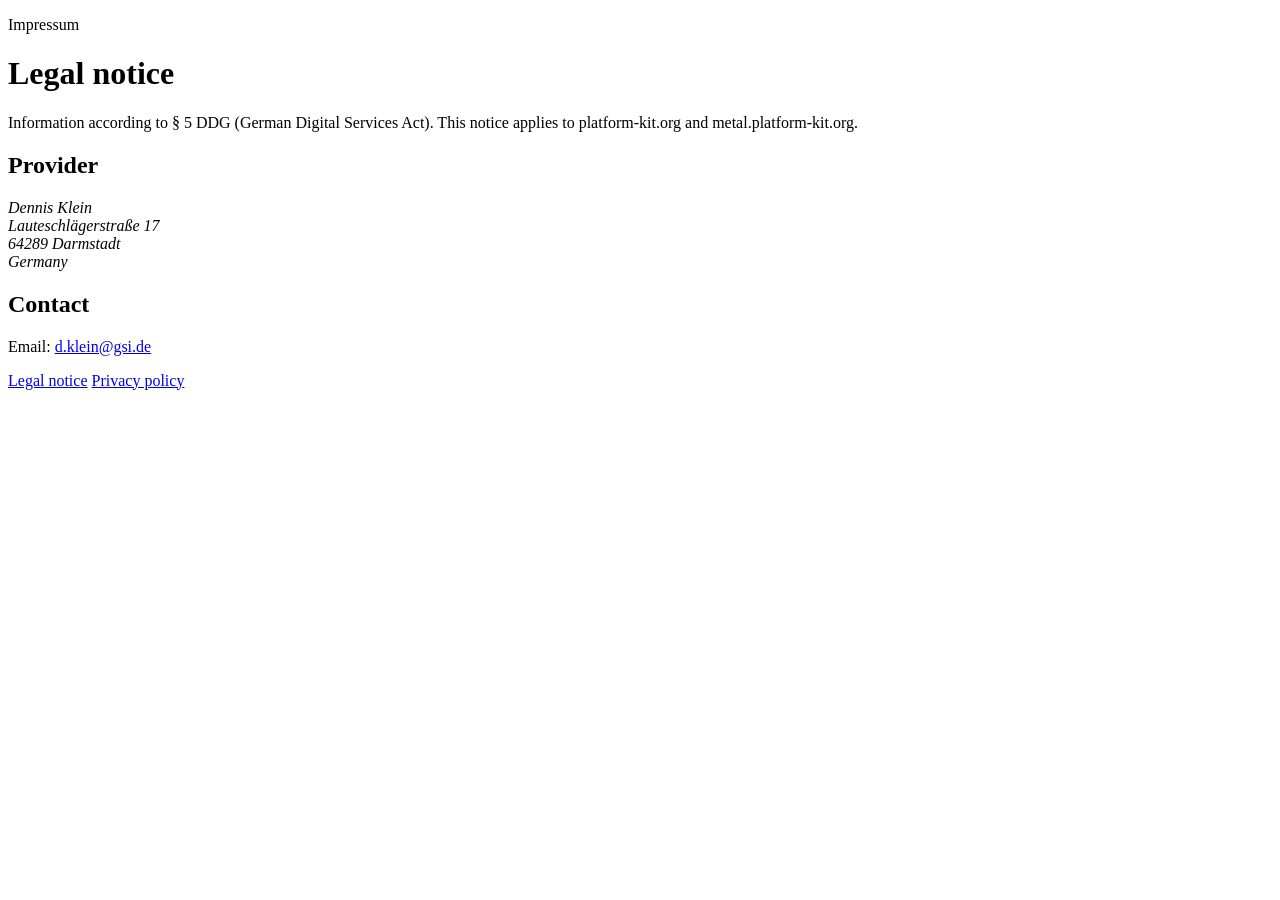
==== public/legal-notice/index.html @ 35e26fb1 "feat: add the start page, the legal notice and the privacy policy - The start page links to pk-metal" ====
<!doctype html>
<html lang="en">
<head>
  <meta charset="utf-8">
  <meta name="viewport" content="width=device-width, initial-scale=1">
  <title>Legal notice · platform-kit</title>
  <meta name="description" content="Legal notice (Impressum) for platform-kit.org and metal.platform-kit.org.">
  <link rel="icon" href="/favicon.svg" type="image/svg+xml">
  <link rel="stylesheet" href="/site.css">
</head>
<body>
  <main class="pk-main">
    <p class="pk-kicker">Impressum</p>
    <h1>Legal notice</h1>
    <div class="pk-prose">
      <p>Information according to § 5 DDG (German Digital Services Act). This notice applies to platform-kit.org and metal.platform-kit.org.</p>
      <h2>Provider</h2>
      <address>
        Dennis Klein<br>
        Lauteschlägerstraße 17<br>
        64289 Darmstadt<br>
        Germany
      </address>
      <h2>Contact</h2>
      <p>Email: <a href="mailto:d.klein@gsi.de">d.klein@gsi.de</a></p>
    </div>
  </main>
  <footer class="pk-footer">
    <nav class="pk-legal" aria-label="Legal">
      <a href="/legal-notice/" aria-current="page">Legal notice</a>
      <a href="/privacy/">Privacy policy</a>
    </nav>
  </footer>
</body>
</html>
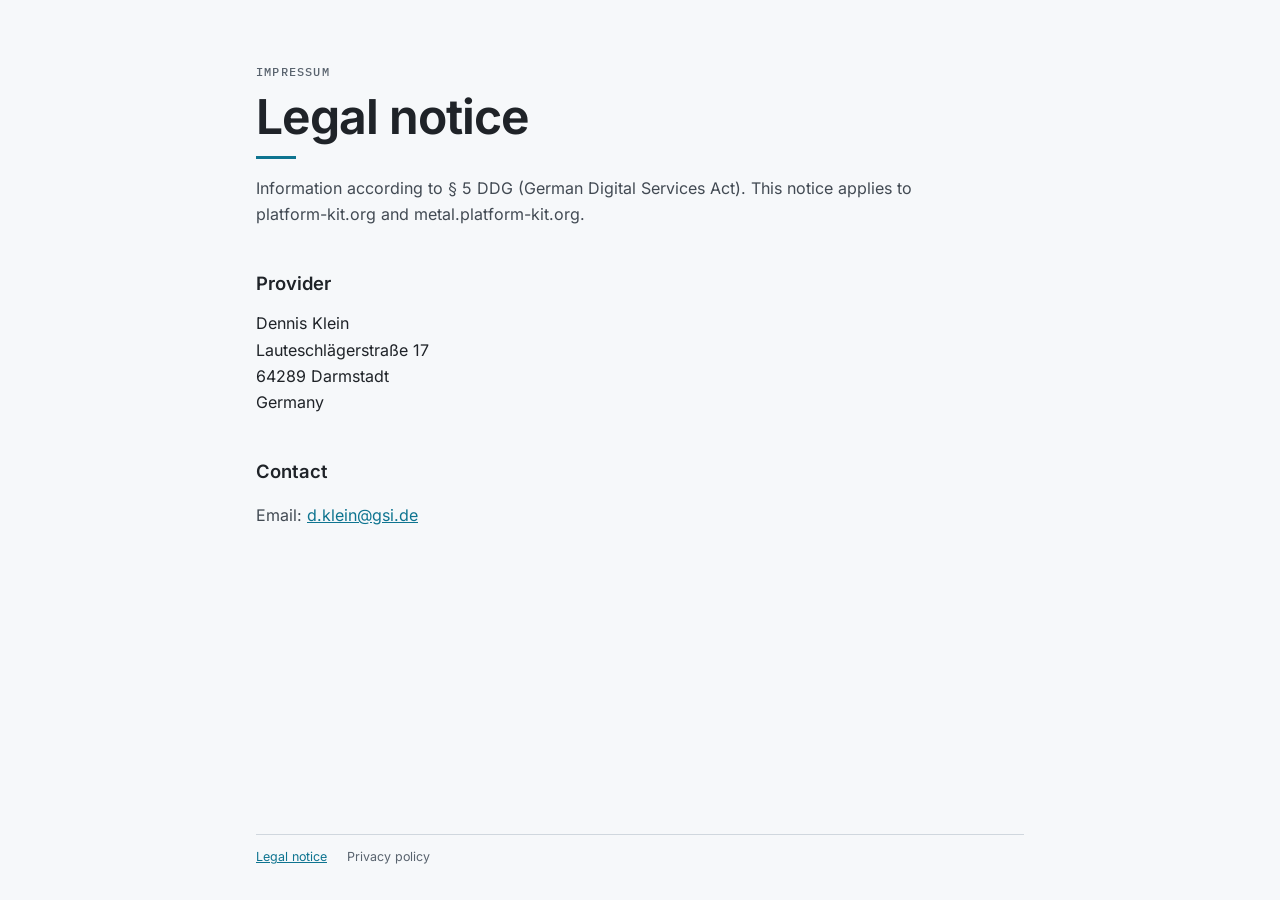
==== commit 3f7bc199: "fix: load the styles, fonts and links with relative paths - The pages work on platform-kit.org and o" ====
--- a/public/legal-notice/index.html
+++ b/public/legal-notice/index.html
@@ -5,8 +5,8 @@
   <meta name="viewport" content="width=device-width, initial-scale=1">
   <title>Legal notice · platform-kit</title>
   <meta name="description" content="Legal notice (Impressum) for platform-kit.org and metal.platform-kit.org.">
-  <link rel="icon" href="/favicon.svg" type="image/svg+xml">
-  <link rel="stylesheet" href="/site.css">
+  <link rel="icon" href="../favicon.svg" type="image/svg+xml">
+  <link rel="stylesheet" href="../site.css">
 </head>
 <body>
   <main class="pk-main">
@@ -27,8 +27,8 @@
   </main>
   <footer class="pk-footer">
     <nav class="pk-legal" aria-label="Legal">
-      <a href="/legal-notice/" aria-current="page">Legal notice</a>
-      <a href="/privacy/">Privacy policy</a>
+      <a href="../legal-notice/" aria-current="page">Legal notice</a>
+      <a href="../privacy/">Privacy policy</a>
     </nav>
   </footer>
 </body>
--- a/public/site.css
+++ b/public/site.css
@@ -0,0 +1,207 @@
+/*
+ * platform-kit.org: the "Control room" theme of metal.platform-kit.org, for plain HTML.
+ * Dark first; light when the system asks for it. All fonts come from this site.
+ */
+
+@font-face {
+  font-family: 'Inter Variable';
+  font-style: normal;
+  font-display: swap;
+  font-weight: 100 900;
+  src: url('fonts/inter-latin-wght-normal.woff2') format('woff2-variations');
+}
+@font-face {
+  font-family: 'IBM Plex Mono';
+  font-style: normal;
+  font-display: swap;
+  font-weight: 400;
+  src: url('fonts/ibm-plex-mono-latin-400-normal.woff2') format('woff2');
+}
+@font-face {
+  font-family: 'IBM Plex Mono';
+  font-style: normal;
+  font-display: swap;
+  font-weight: 500;
+  src: url('fonts/ibm-plex-mono-latin-500-normal.woff2') format('woff2');
+}
+@font-face {
+  font-family: 'IBM Plex Mono';
+  font-style: normal;
+  font-display: swap;
+  font-weight: 600;
+  src: url('fonts/ibm-plex-mono-latin-600-normal.woff2') format('woff2');
+}
+
+:root {
+  --pk-font-body: 'Inter Variable', 'Inter', system-ui, sans-serif;
+  --pk-font-mono: 'IBM Plex Mono', ui-monospace, SFMono-Regular, Menlo, monospace;
+  --pk-paper: #0b0f14;
+  --pk-paper-2: #111821;
+  --pk-rule: #1f2a36;
+  --pk-rule-strong: #2d3b4a;
+  --pk-ink: #e6edf3;
+  --pk-ink-2: #b4c0cc;
+  --pk-ink-3: #8b98a5;
+  --pk-link: #22d3ee;
+  --pk-on-accent: #04141a;
+  --pk-radius: 3px;
+  --pk-radius-lg: 6px;
+  color-scheme: dark;
+}
+
+@media (prefers-color-scheme: light) {
+  :root {
+    --pk-paper: #f6f8fa;
+    --pk-paper-2: #ffffff;
+    --pk-rule: #d0d7de;
+    --pk-rule-strong: #afb8c1;
+    --pk-ink: #1f2328;
+    --pk-ink-2: #424a53;
+    --pk-ink-3: #59636e;
+    --pk-link: #0e7490;
+    --pk-on-accent: #ffffff;
+    color-scheme: light;
+  }
+}
+
+*,
+*::before,
+*::after {
+  box-sizing: border-box;
+}
+
+html {
+  -webkit-text-size-adjust: 100%;
+}
+
+body {
+  display: flex;
+  flex-direction: column;
+  min-height: 100vh;
+  margin: 0;
+  background: var(--pk-paper);
+  color: var(--pk-ink);
+  font: 1rem/1.65 var(--pk-font-body);
+}
+
+a {
+  color: var(--pk-link);
+}
+
+.pk-main {
+  flex: 1;
+  width: 100%;
+  max-width: 50rem;
+  margin: 0 auto;
+  padding: 4rem 1rem 3rem;
+}
+
+.pk-kicker {
+  margin: 0;
+  font: 500 0.75rem/1.4 var(--pk-font-mono);
+  letter-spacing: 0.1em;
+  text-transform: uppercase;
+  color: var(--pk-ink-3);
+}
+
+h1 {
+  margin: 0.5rem 0 0;
+  font-size: clamp(2.2rem, 6vw, 3rem);
+  font-weight: 650;
+  line-height: 1.15;
+  letter-spacing: -0.02em;
+}
+h1::after {
+  content: '';
+  display: block;
+  inline-size: 2.5rem;
+  block-size: 3px;
+  margin-top: 0.75rem;
+  background: var(--pk-link);
+}
+
+h2 {
+  margin: 2.5rem 0 0.75rem;
+  font-size: 1.15rem;
+  font-weight: 600;
+}
+
+.pk-tagline {
+  max-width: 36rem;
+  margin: 1rem 0 0;
+  font-size: 1.1rem;
+  color: var(--pk-ink-2);
+}
+
+.pk-cards {
+  display: grid;
+  gap: 1rem;
+  margin: 2.5rem 0 0;
+  padding: 0;
+  list-style: none;
+}
+
+.pk-card {
+  display: block;
+  padding: 1.25rem 1.25rem 1.1rem;
+  border: 1px solid var(--pk-rule-strong);
+  border-radius: var(--pk-radius-lg);
+  background: var(--pk-paper-2);
+  color: inherit;
+  text-decoration: none;
+}
+.pk-card:hover,
+.pk-card:focus-visible {
+  border-color: var(--pk-link);
+}
+.pk-card-name {
+  margin: 0;
+  font: 600 1.05rem/1.4 var(--pk-font-mono);
+  color: var(--pk-link);
+}
+.pk-card-text {
+  margin: 0.35rem 0 0;
+  color: var(--pk-ink-2);
+}
+.pk-card-host {
+  margin: 0.75rem 0 0;
+  font: 0.8rem/1.4 var(--pk-font-mono);
+  color: var(--pk-ink-3);
+}
+
+.pk-prose {
+  max-width: 42rem;
+}
+.pk-prose p,
+.pk-prose li {
+  color: var(--pk-ink-2);
+}
+.pk-prose address {
+  font-style: normal;
+}
+
+.pk-footer {
+  width: 100%;
+  max-width: 50rem;
+  margin: 0 auto;
+  padding: 0 1rem 2rem;
+}
+.pk-legal {
+  display: flex;
+  flex-wrap: wrap;
+  gap: 0.35rem 1.25rem;
+  margin: 0;
+  padding-top: 0.75rem;
+  border-top: 1px solid var(--pk-rule);
+  font-size: 0.78rem;
+}
+.pk-legal a {
+  color: var(--pk-ink-3);
+  text-decoration: none;
+}
+.pk-legal a:hover,
+.pk-legal a:focus-visible,
+.pk-legal a[aria-current='page'] {
+  color: var(--pk-link);
+  text-decoration: underline;
+}
